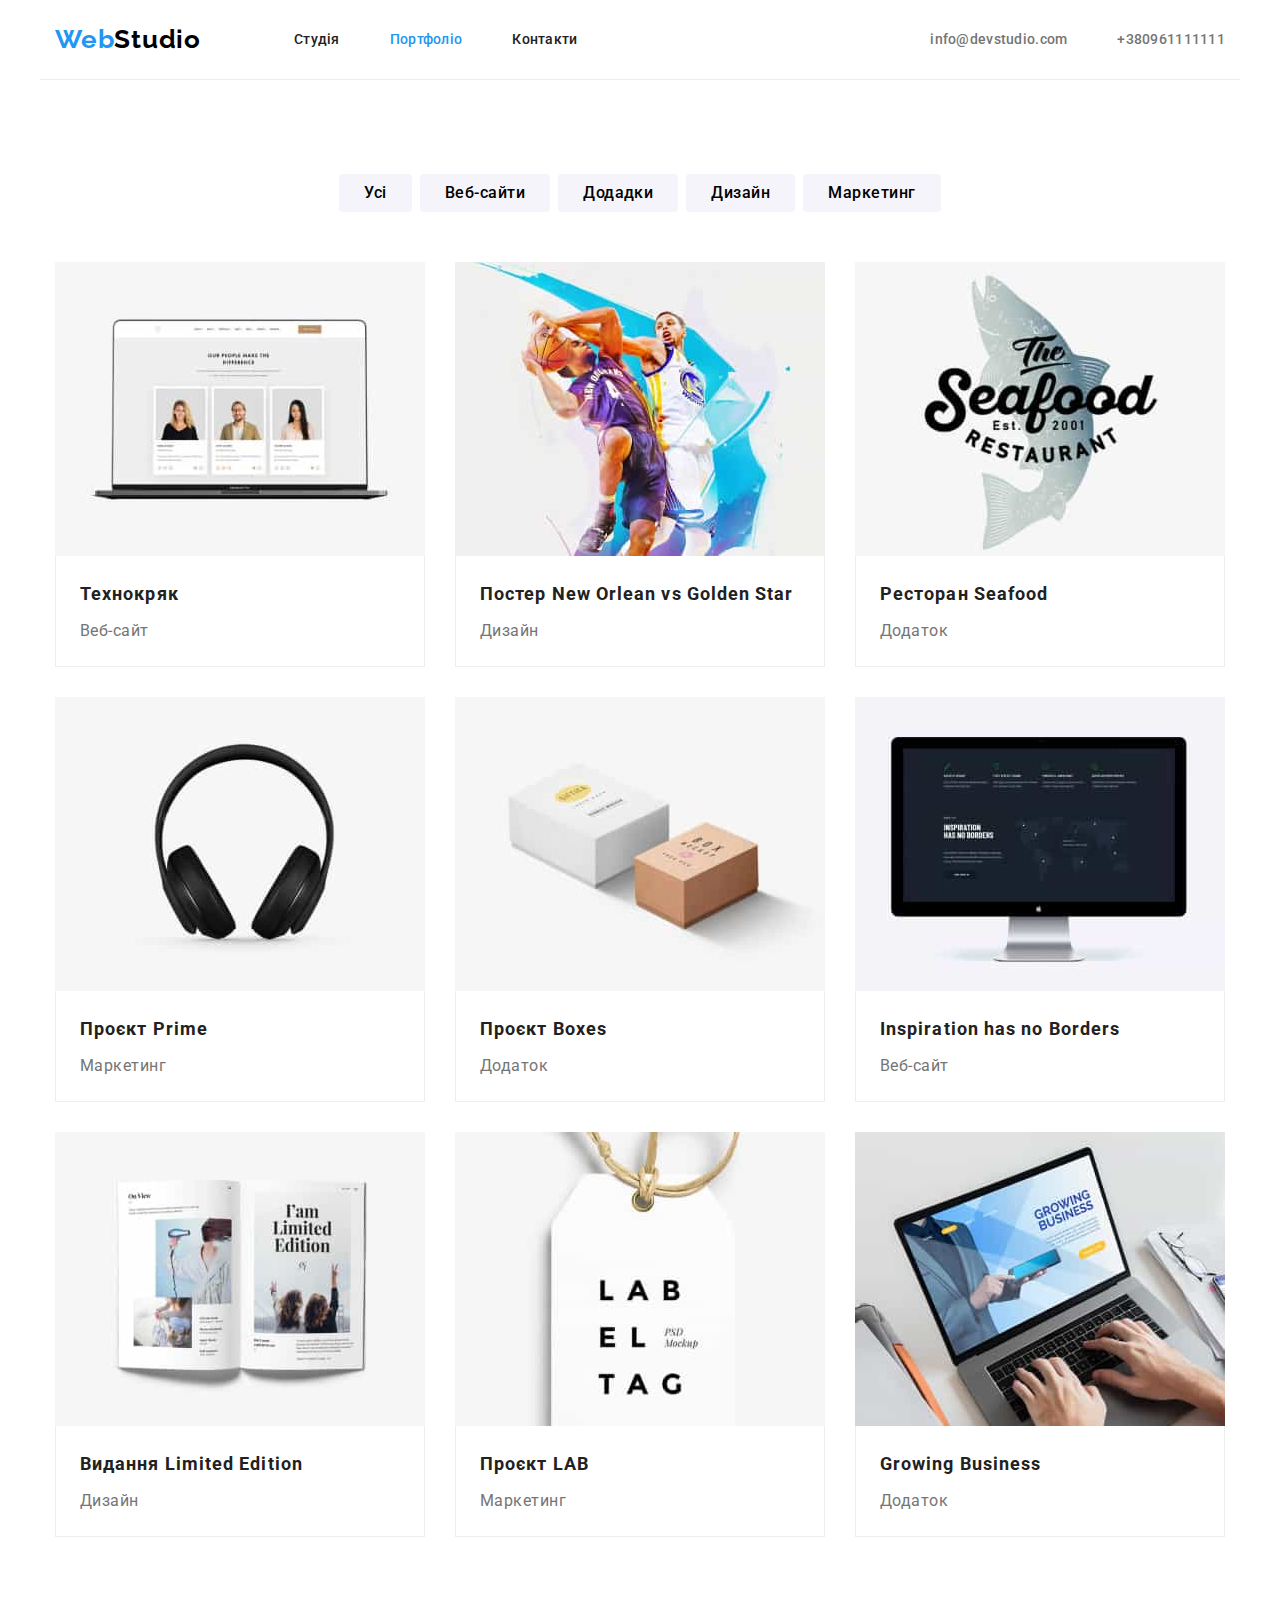
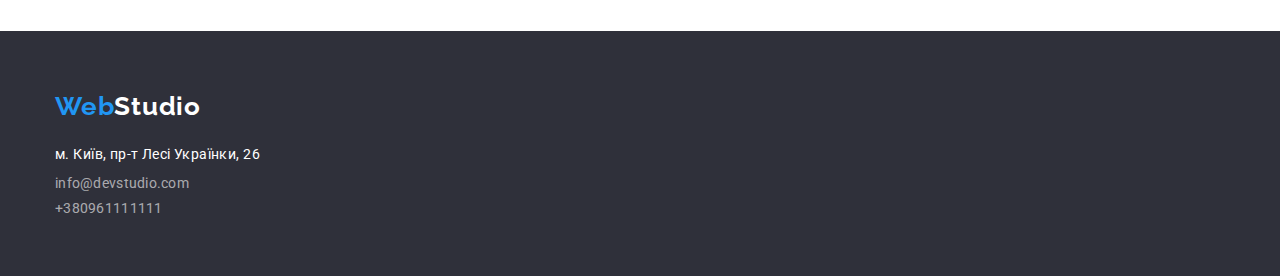
==== portfolio.html @ 3a4ff92e "clone rep" ====
<!DOCTYPE html>
<html lang="en">
<head>
    <meta charset="UTF-8">
    <meta http-equiv="X-UA-Compatible" content="IE=edge">
    <meta name="viewport" content="width=device-width, initial-scale=1.0">
    <title>Webstudio</title>
    <link rel="preconnect" href="https://fonts.googleapis.com">
    <link rel="preconnect" href="https://fonts.gstatic.com" crossorigin>
    <link href="https://fonts.googleapis.com/css2?family=Raleway:wght@700&family=Roboto:wght@400;500;700;900&display=swap" rel="stylesheet">
    <link rel="stylesheet" href="https://cdnjs.cloudflare.com/ajax/libs/modern-normalize/1.1.0/modern-normalize.min.css">
    <link rel="stylesheet" href="./css/styles.css">
</head>
<body>

    <header class="container page-header"> 
        <div class="for-flex">
     <nav class="main-nav">
     
         <a href="./index.html" class="company-name"><span class="web-colour-blue">Web</span><span class="color-studio-head">Studio</span></a>
         
         <ul class="nav-list">
             <li class="item"><a href="./index.html" class="nav-link">Студія</a></li>
             <li class="item"><a href="./portfolio.html" class="nav-link current">Портфоліо</a></li>
             <li class="item"><a href="#" class="nav-link">Контакти</a></li>
         </ul>
     </nav>
     
     <ul class="contact-list">
         <li class="item"><a href="mailto:info@devstudio.com" class="contact-link"> info@devstudio.com</a></li>
         <li class="item"><a href="tel:+380961111111" class="contact-link"> +380961111111</a></li>
     </ul>
     </div>
         </header>
    
<main>
<section class="section">
<div class="container">
<h1 class="visually-hidden">visually-hidden</h1>
<ul class="button-list">
<li class="portfolio-button"><button type="button" class="portfolio-button-style">Усі</button></li>
<li class="portfolio-button"><button type="button" class="portfolio-button-style">Веб-сайти</button></li>
<li class="portfolio-button"><button type="button" class="portfolio-button-style">Додадки</button></li>
<li class="portfolio-button"><button type="button" class="portfolio-button-style">Дизайн</button></li>
<li class="portfolio-button"><button type="button" class="portfolio-button-style">Маркетинг</button></li>
</ul>

<ul class="portfolio-list">
    <li class="portfolio-img"><img src="./images/portfolio-img-1.jpg" alt="Веб-сайт" width="370">
        
        <div class="product-name">
        <h3 class="portfolio-title">Технокряк</h3>
        <p class="portfolio-text">Веб-сайт</p>
        </div>
        </li>
        
        

        <li class="portfolio-img"><img src="./images/portfolio-img-2.jpg" alt="Дизайн" width="370">
            
            <div class="product-name">
                <h3 class="portfolio-title">Постер New Orlean vs Golden Star</h3>
            <p class="portfolio-text">Дизайн</p>
            </div>
        
        </li>
            

            <li class="portfolio-img"><img src="./images/portfolio-img-3.jpg" alt="Додаток" width="370">
                
                <div class="product-name">
                    <h3 class="portfolio-title">Ресторан Seafood</h3>
                <p class="portfolio-text">Додаток</p>
                </div>
            
            </li>
                
                
                <li class="portfolio-img"><img src="./images/portfolio-img-4.jpg" alt="Маркетинг" width="370">
                    
                    <div class="product-name">
                        <h3 class="portfolio-title">Проєкт Prime</h3>
                    <p class="portfolio-text">Маркетинг</p>
                    </div>
                
                </li>
                
                    
                    <li class="portfolio-img"><img src="./images/portfolio-img-5.jpg" alt="Додаток" width="370">
                        
                        <div class="product-name">
                            <h3 class="portfolio-title">Проєкт Boxes</h3>
                        <p class="portfolio-text">Додаток</p>
                        </div>
                    
                    </li>
                    

                        <li class="portfolio-img"><img src="./images/portfolio-img-6.jpg" alt="Веб-сайт" width="370">
                            
                            <div class="product-name">
                                <h3 class="portfolio-title">Inspiration has no Borders</h3>
                            <p class="portfolio-text">Веб-сайт</p>
                            </div>
                        
                        </li>
                        

                            <li class="portfolio-img"><img src="./images/portfolio-img-7.jpg" alt="Дизайн" width="370">
                                
                                <div class="product-name">
                                    <h3 class="portfolio-title">Видання Limited Edition</h3>
                                <p class="portfolio-text">Дизайн</p>
                                </div>
                            
                            </li>
                            
                                
                                <li class="portfolio-img"><img src="./images/portfolio-img-8.jpg" alt="Маркетинг" width="370">
                                    
                                    <div class="product-name">
                                        <h3 class="portfolio-title">Проєкт LAB</h3>
                                    <p class="portfolio-text">Маркетинг</p>
                                    </div>
                                
                                </li>
                                
                                    
                                    <li class="portfolio-img"><img src="./images/portfolio-img-9.jpg" alt="Додаток" width="370">
                                        
                                        <div class="product-name">
                                            <h3 class="portfolio-title">Growing Business</h3>
                                        <p class="portfolio-text">Додаток</p>
                                        </div>
                                    
                                </li>
                                    
</ul>
</div>
</section>

<footer class="footer">
    <div class="container">
        <a href="./index.html" class="company-name-footer"><span class="web-colour-blue">Web</span><span class="color-studio-footer">Studio</span></a>
        <address>
        <ul class="footer-address">
        <li class="link"><a href="https://goo.gl/maps/CPtrU1FHBa2aNyZL9" target="_blank" rel="noopener noreferrer nofollow" class="Map">м. Київ, пр-т Лесі Українки, 26</a></li>
        <li class="link"><a href="mailto:info@devstudio.com" class="footer-contact-link"> info@devstudio.com</a></li>
        <li class="link"><a href="tel:+380961111111" class="footer-contact-link"> +380961111111</a></li>
        </ul>
        </address>
    </div>
        </footer>
</main>
</body>
</html>
---- css/styles.css ----
body {
font-family: 'Roboto', sans-serif;
font-style: normal;
background-color: var(--white);
color: var(--Black21);
font-size: 14px;
}

a {
text-decoration: none;
}

.container{
width: 1200px;
margin: 0 auto;
padding-left: 15px;
padding-right: 15px;
}

:root {--white: #ffffff;}
:root{--Black21: #212121;}
:root{--blue: #2196F3;}
:root{--grey75: #757575;}

ul { 
padding: 0;
margin: 0;
list-style: none; }


.page-header {
border-bottom: 1px solid #ECECEC;
}

img {
    display: block;
}

.for-flex {
display: flex;
justify-content: space-between;
align-items: center;
}

.company-name{
padding-top: 24px;
padding-bottom: 24px;
}
.nav-list{
display: flex;
align-items: center;
margin-left: 93px;
}
.nav-list .item + .item{
margin-left: 50px;
}

.main-nav{
display: flex;
}

.contact-list{
display: flex;
}
.contact-list .item + .item {
margin-left: 50px;
}

.section{
    padding-top: 94px;
    padding-bottom: 94px;
}




.web-colour-blue {
    color: var(--blue);
}

.color-studio-head { 
color: #000000
}

.company-name {
font-family: 'Raleway';
font-style: normal;
font-weight: 700;
font-size: 26px;
line-height: calc(31/26);
letter-spacing: 0.03em;
 }


.nav-link{
font-weight: 500;
line-height: calc(16/14);
letter-spacing: 0.02em;
color: var(--Black21);
padding-top: 32px;
padding-bottom: 32px;
}
    
.nav-list .nav-link:focus { 
color: var(--blue);
}

.nav-list .nav-link:hover {
color: var(--blue);
}

.nav-link:visited{
color: var(--Black21);
}

.contact-link{
font-weight: 500;
line-height: calc(16/14);
letter-spacing: 0.02em;   
color: var(--grey75);
}

.contact-link:hover{ 
color: var(--blue);
}

.contact-link:focus{ 
color: var(--blue);
}
    
a.nav-link.current{
color: var(--blue);
}

.banner{ 
background: #2F303A;
padding-top: 200px;
padding-bottom: 200px;
}

.banner-text{
width: 696px;
font-weight: 900;
font-size: 44px;
line-height: calc(60/44);
letter-spacing: 0.06em;
text-transform: uppercase;
color: var(--white);
margin-top: 0px;
margin-bottom: 0px;
text-align: center;
margin: auto;
}

.banner-button{
font-family: inherit;
font-weight: 700;
font-size: 16px;
line-height: calc(30/16);
color: var(--white);
background: var(--blue);
box-shadow: 0px 4px 4px rgba(0, 0, 0, 0.15);
border-radius: 4px;
cursor: pointer;
margin-top: 30px;
letter-spacing: 0.06em;
margin-left: auto;
margin-right: auto;
display: block;
padding: 10px 32px 10px 32px;
}

.banner-button :focus{
visibility: hidden;
}

.banner-button :active{
visibility: hidden;
}

.visually-hidden {
position: absolute;
white-space: nowrap;
width: 1px;
height: 1px;
overflow: hidden;
border: 0;
padding: 0;
clip: rect(0 0 0 0);
clip-path: inset(50%);
margin: -1px;
}
.about-title{
font-size: 14px;
line-height: calc(16/14);
letter-spacing: 0.03em;
text-transform: uppercase;
margin: 0 auto;

}
.about-descr{ 
line-height: calc(24/14);  
letter-spacing: 0.03em;
color: var(--grey75);
margin: 0 auto;
margin-top: 10px;
}

.about-list {
display: flex;
}

.about-list .about-item + .about-item{
margin-left: 30px;
}

.about-list {
    justify-content: space-between;
}

.section-work{
padding-bottom: 94px;
}

.work-title{ 
font-size: 36px;
line-height: calc(42/36);
letter-spacing: 0.03em;
margin-top: 0px;
margin-bottom: 0px;
text-align: center;
margin-bottom: 50px;
}

.work-list{
display: flex;
justify-content: space-between;
}

.work-list .item + .item{
margin-left: 30px;
}

.team{
background: #F5F4FA;
}

.team-title{ 
font-size: 36px;
line-height: calc(42/36);
letter-spacing: 0.03em;
margin-top: 0px;
text-align: center;
margin-bottom: 50px;
}

.employee-card{
background-color: var(--white);
}

.employee-information{
padding-top: 30px;
padding-bottom: 30px;
border-radius: 0px 0px 4px 4px;
box-shadow: 0px 1px 3px rgba(0, 0, 0, 0.12), 0px 1px 1px rgba(0, 0, 0, 0.14), 0px 2px 1px rgba(0, 0, 0, 0.2);
}

.employee-title{ 
font-size: 36px;
line-height: calc(42/36);
letter-spacing: 0.03em;
}
.employee-name{
font-weight: 500;
font-size: 16px;
line-height: calc(19/16);
text-align: center;
letter-spacing: 0.03em;
margin: 0 auto;
}
.employee-position{ 
font-size: 16px;
line-height: calc(19/16);
text-align: center;
letter-spacing: 0.03em;
color: var(--grey75);
margin: 0 auto;
margin-top: 10px;
}

.team-list{
display: flex;
justify-content: space-between;
}

.team-list .employee-card + .employee-card{
margin-left: 30px;
}

.Map{
font-style: normal;
line-height: calc(24/14);
letter-spacing: 0.03em;
color: var(--white);
}

.color-studio-footer{ 
color: var(--white);
}

.footer{
background: #2F303A;
padding-top: 60px;
padding-bottom: 60px;
}

.company-name-footer {
font-family: 'Raleway';
font-style: normal;
font-weight: 700;
font-size: 26px;
line-height: calc(31/26);
letter-spacing: 0.03em;
padding: 0px;
}

.footer-contact-link{
font-style: normal;
line-height: calc(16/14);
letter-spacing: 0.02em;   
color:rgba(255, 255, 255, 0.6);
}

.footer-contact-link:hover{ 
color: var(--blue);
}
    
.footer-contact-link:focus{ 
color: var(--blue);
}

.footer-address{
margin-top: 20px;
}

.footer-address .link + .link {
margin-top: 9px;
}


.portfolio-button-style {
border: none;
font-family: inherit;
font-weight: 500;
font-size: 16px;
line-height: calc(26/16);
text-align: center;
letter-spacing: 0.03em;
background: #F5F4FA;
border-radius: 4px;
cursor: pointer;
padding: 6px 25px;
}

.button-list .portfolio-button :focus {
color: var(--white);
background: var(--blue);
}
.button-list .portfolio-button :hover {
color: var(--white);
background: var(--blue);
}
.button-list .portfolio-button :active{
color: var(--white);
background: var(--blue);
}

.portfolio-title{
font-size: 18px;
line-height: calc(36/18);
letter-spacing: 0.06em;
margin: 0 auto;
margin-bottom: 4px;
}
.portfolio-text{
font-size: 16px;
line-height: calc(30/16);
letter-spacing: 0.03em; 
color: var(--grey75);
margin: 0 auto;
}

.product-name{
padding: 20px 24px 20px 24px;
border: 1px solid #EEEEEE;
border-top: none;
}

.button-list {
display: flex;
justify-content: center;
margin-bottom: 50px;
}

.portfolio-list{
display: flex;
flex-wrap: wrap;
gap: 30px;
}

.button-list .portfolio-button + .portfolio-button{
margin-left: 8px;
}

a.header-current.current{
color: var(--blue)}
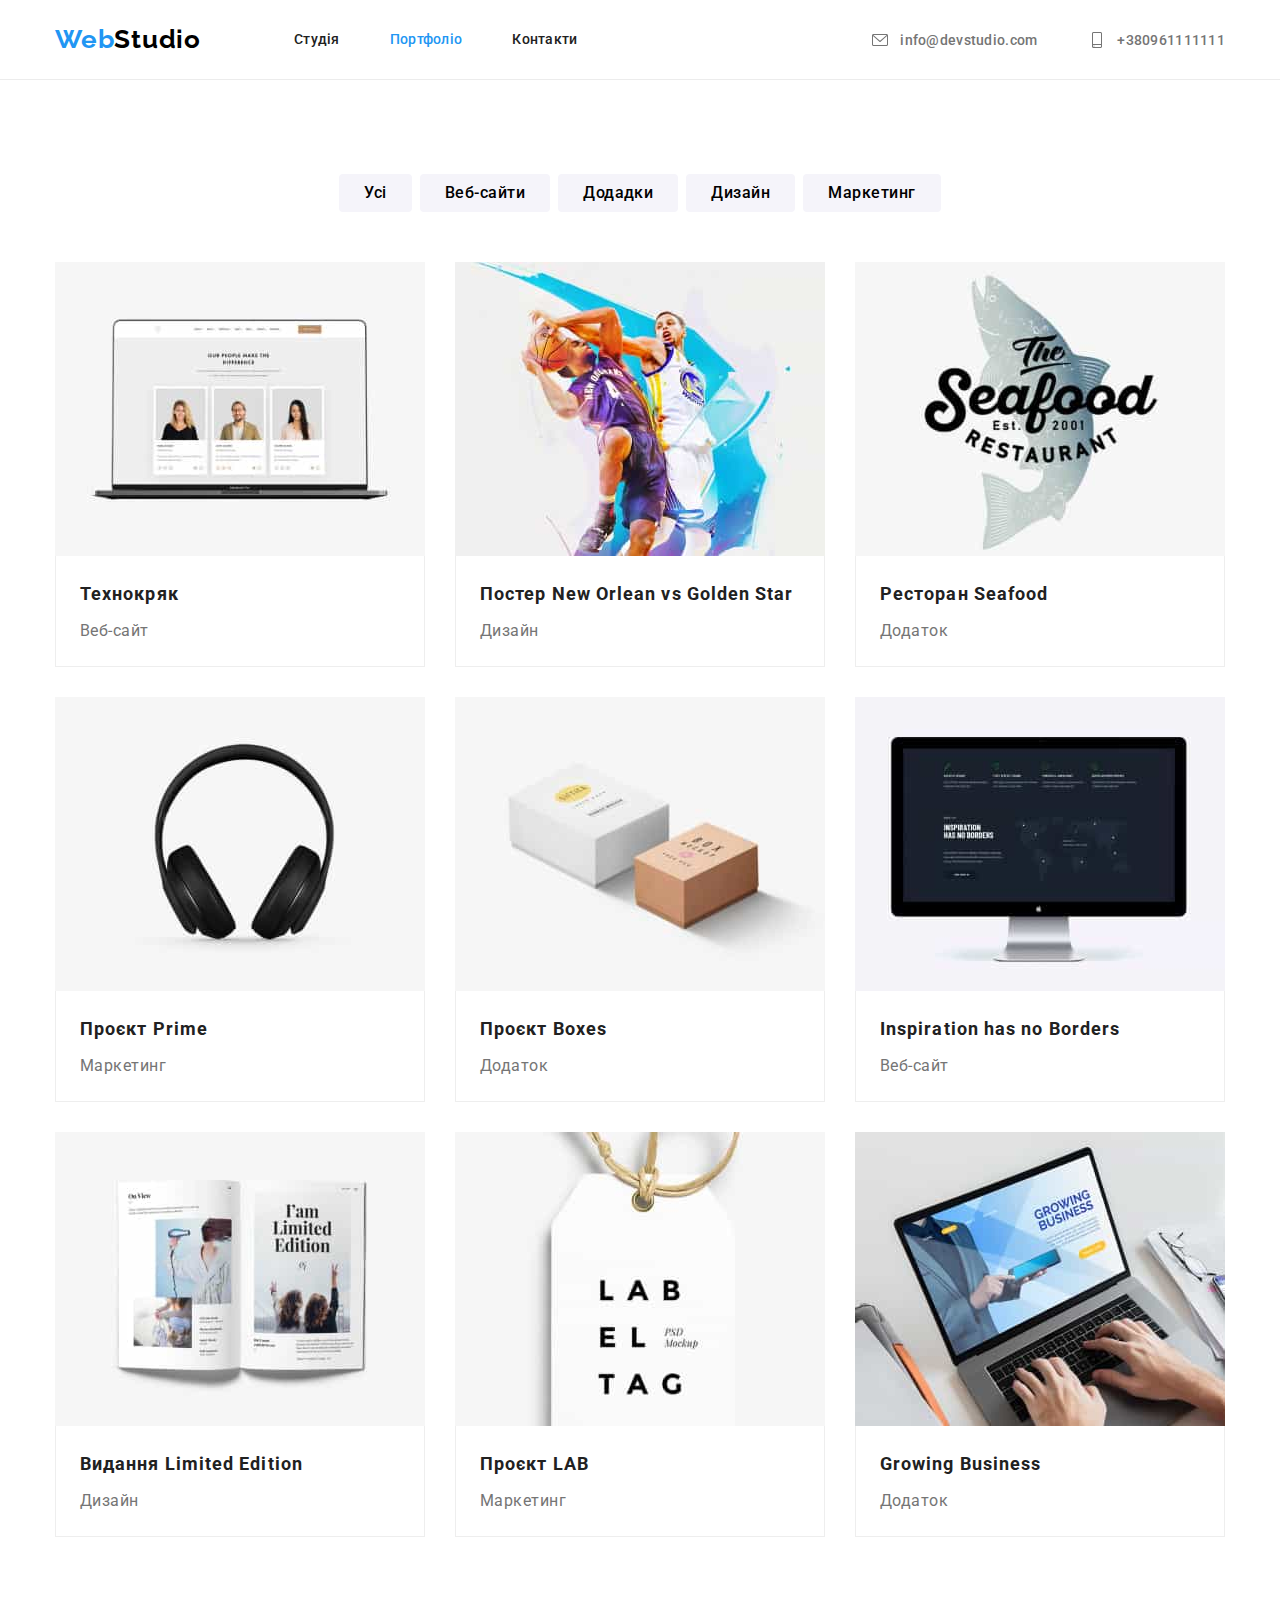
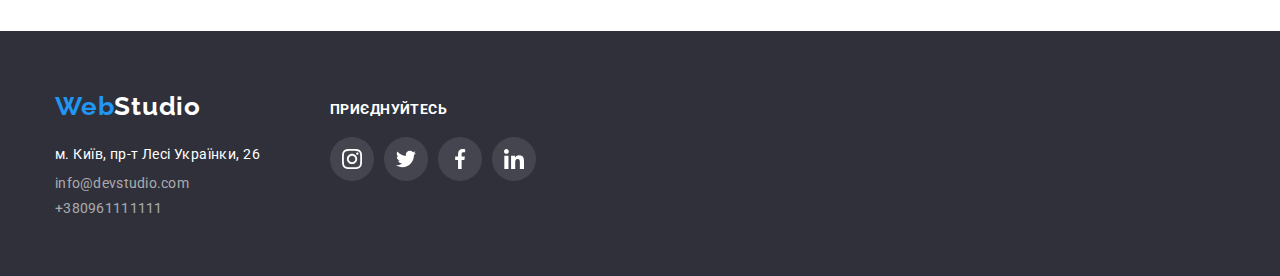
==== commit 04d92ea2: "done" ====
--- a/portfolio.html
+++ b/portfolio.html
@@ -13,25 +13,37 @@
 </head>
 <body>
 
-    <header class="container page-header"> 
-        <div class="for-flex">
-     <nav class="main-nav">
-     
-         <a href="./index.html" class="company-name"><span class="web-colour-blue">Web</span><span class="color-studio-head">Studio</span></a>
-         
-         <ul class="nav-list">
-             <li class="item"><a href="./index.html" class="nav-link">Студія</a></li>
-             <li class="item"><a href="./portfolio.html" class="nav-link current">Портфоліо</a></li>
-             <li class="item"><a href="#" class="nav-link">Контакти</a></li>
-         </ul>
-     </nav>
-     
-     <ul class="contact-list">
-         <li class="item"><a href="mailto:info@devstudio.com" class="contact-link"> info@devstudio.com</a></li>
-         <li class="item"><a href="tel:+380961111111" class="contact-link"> +380961111111</a></li>
-     </ul>
-     </div>
-         </header>
+    <header class="page-header"> 
+        <div class="container for-flex">
+    <nav class="main-nav">
+        
+        <a href="./index.html" class="company-name"><span class="web-colour-blue">Web</span><span class="color-studio-head">Studio</span></a>
+        
+        <ul class="nav-list">
+            <li class="item"><a href="./index.html" class="nav-link">Студія</a></li>
+            <li class="item"><a href="./portfolio.html" class="nav-link current">Портфоліо</a></li>
+            <li class="item"><a href="#" class="nav-link">Контакти</a></li>
+        </ul>
+    </nav>
+    <ul class="contact-list">
+        <li class="item">
+                <a href="mailto:info@devstudio.com" class="contact-link">
+                    <svg class="icon-contact">
+                        <use href="./images/icons.svg#icon-mail"></use></svg>
+                        <span>info@devstudio.com</span>
+                    </a>
+                </li>
+                
+        <li class="item">
+            <a href="tel:+380961111111" class="contact-link">
+                <svg class="icon-contact">
+                    <use href="./images/icons.svg#icon-phone"></use></svg>
+                    <span>+380961111111</span>
+                </a>   
+        </li>
+    </ul>
+    </div>
+        </header>
     
 <main>
 <section class="section">
@@ -46,46 +58,51 @@
 </ul>
 
 <ul class="portfolio-list">
-    <li class="portfolio-img"><img src="./images/portfolio-img-1.jpg" alt="Веб-сайт" width="370">
-        
-        <div class="product-name">
-        <h3 class="portfolio-title">Технокряк</h3>
-        <p class="portfolio-text">Веб-сайт</p>
-        </div>
-        </li>
-        
-        
-
-        <li class="portfolio-img"><img src="./images/portfolio-img-2.jpg" alt="Дизайн" width="370">
+    <div class="portfolio-shadow">
+        <li class="portfolio-img"><img src="./images/portfolio-img-1.jpg" alt="Веб-сайт" width="370">
+        
+            <div class="product-name">
+            <h3 class="portfolio-title">Технокряк</h3>
+            <p class="portfolio-text">Веб-сайт</p>
+            </div>
+            </li>
+    </div>
+    
+        
+        
+<div class="portfolio-shadow"><li class="portfolio-img"><img src="./images/portfolio-img-2.jpg" alt="Дизайн" width="370">
             
-            <div class="product-name">
-                <h3 class="portfolio-title">Постер New Orlean vs Golden Star</h3>
-            <p class="portfolio-text">Дизайн</p>
-            </div>
-        
-        </li>
+    <div class="product-name">
+        <h3 class="portfolio-title">Постер New Orlean vs Golden Star</h3>
+    <p class="portfolio-text">Дизайн</p>
+    </div>
+
+</li></div>
+        
             
-
-            <li class="portfolio-img"><img src="./images/portfolio-img-3.jpg" alt="Додаток" width="370">
+<div class="portfolio-shadow">
+    <li class="portfolio-img"><img src="./images/portfolio-img-3.jpg" alt="Додаток" width="370">
                 
-                <div class="product-name">
-                    <h3 class="portfolio-title">Ресторан Seafood</h3>
-                <p class="portfolio-text">Додаток</p>
-                </div>
-            
-            </li>
-                
-                
-                <li class="portfolio-img"><img src="./images/portfolio-img-4.jpg" alt="Маркетинг" width="370">
+    <div class="product-name">
+        <h3 class="portfolio-title">Ресторан Seafood</h3>
+    <p class="portfolio-text">Додаток</p>
+    </div>
+
+</li></div>
+           
+<div class="portfolio-shadow">
+    <li class="portfolio-img"><img src="./images/portfolio-img-4.jpg" alt="Маркетинг" width="370">
                     
-                    <div class="product-name">
-                        <h3 class="portfolio-title">Проєкт Prime</h3>
-                    <p class="portfolio-text">Маркетинг</p>
-                    </div>
-                
-                </li>
-                
-                    
+    <div class="product-name">
+        <h3 class="portfolio-title">Проєкт Prime</h3>
+    <p class="portfolio-text">Маркетинг</p>
+    </div>
+
+</li>
+</div>
+
+
+                <div class="portfolio-shadow">
                     <li class="portfolio-img"><img src="./images/portfolio-img-5.jpg" alt="Додаток" width="370">
                         
                         <div class="product-name">
@@ -93,47 +110,58 @@
                         <p class="portfolio-text">Додаток</p>
                         </div>
                     
-                    </li>
+                    </li>   
+                </div>
                     
-
-                        <li class="portfolio-img"><img src="./images/portfolio-img-6.jpg" alt="Веб-сайт" width="370">
+<div class="portfolio-shadow">
+
+    <li class="portfolio-img"><img src="./images/portfolio-img-6.jpg" alt="Веб-сайт" width="370">
                             
-                            <div class="product-name">
-                                <h3 class="portfolio-title">Inspiration has no Borders</h3>
-                            <p class="portfolio-text">Веб-сайт</p>
-                            </div>
+        <div class="product-name">
+            <h3 class="portfolio-title">Inspiration has no Borders</h3>
+        <p class="portfolio-text">Веб-сайт</p>
+        </div>
+    
+    </li>
+
+</div>
+
+<div class="portfolio-shadow">
+
+    <li class="portfolio-img"><img src="./images/portfolio-img-7.jpg" alt="Дизайн" width="370">
+                                
+        <div class="product-name">
+            <h3 class="portfolio-title">Видання Limited Edition</h3>
+        <p class="portfolio-text">Дизайн</p>
+        </div>
+    
+    </li>
+
+</div>
                         
-                        </li>
-                        
-
-                            <li class="portfolio-img"><img src="./images/portfolio-img-7.jpg" alt="Дизайн" width="370">
+
+                            
+<div class="portfolio-shadow">
+ <li class="portfolio-img"><img src="./images/portfolio-img-8.jpg" alt="Маркетинг" width="370">
+                                    
+<div class="product-name">
+<h3 class="portfolio-title">Проєкт LAB</h3>
+<p class="portfolio-text">Маркетинг</p>
+</div>
                                 
-                                <div class="product-name">
-                                    <h3 class="portfolio-title">Видання Limited Edition</h3>
-                                <p class="portfolio-text">Дизайн</p>
-                                </div>
-                            
-                            </li>
-                            
+</li>
+</div>
                                 
-                                <li class="portfolio-img"><img src="./images/portfolio-img-8.jpg" alt="Маркетинг" width="370">
-                                    
-                                    <div class="product-name">
-                                        <h3 class="portfolio-title">Проєкт LAB</h3>
-                                    <p class="portfolio-text">Маркетинг</p>
-                                    </div>
-                                
-                                </li>
-                                
-                                    
-                                    <li class="portfolio-img"><img src="./images/portfolio-img-9.jpg" alt="Додаток" width="370">
+<div class="portfolio-shadow">
+
+    <li class="portfolio-img"><img src="./images/portfolio-img-9.jpg" alt="Додаток" width="370">
                                         
-                                        <div class="product-name">
-                                            <h3 class="portfolio-title">Growing Business</h3>
-                                        <p class="portfolio-text">Додаток</p>
-                                        </div>
-                                    
-                                </li>
+        <div class="product-name">
+            <h3 class="portfolio-title">Growing Business</h3>
+        <p class="portfolio-text">Додаток</p>
+        </div>   
+</li>
+</div>
                                     
 </ul>
 </div>
@@ -141,14 +169,30 @@
 
 <footer class="footer">
     <div class="container">
-        <a href="./index.html" class="company-name-footer"><span class="web-colour-blue">Web</span><span class="color-studio-footer">Studio</span></a>
-        <address>
-        <ul class="footer-address">
-        <li class="link"><a href="https://goo.gl/maps/CPtrU1FHBa2aNyZL9" target="_blank" rel="noopener noreferrer nofollow" class="Map">м. Київ, пр-т Лесі Українки, 26</a></li>
-        <li class="link"><a href="mailto:info@devstudio.com" class="footer-contact-link"> info@devstudio.com</a></li>
-        <li class="link"><a href="tel:+380961111111" class="footer-contact-link"> +380961111111</a></li>
-        </ul>
-        </address>
+        <div class="for-footer-flex">
+    <div>
+            <a href="./index.html" class="company-name-footer"><span class="web-colour-blue">Web</span><span class="color-studio-footer">Studio</span></a>
+            <address>
+                <ul class="footer-address">
+                    <li class="link"><a href="https://goo.gl/maps/CPtrU1FHBa2aNyZL9" target="_blank" rel="noopener noreferrer nofollow" class="Map">м. Київ, пр-т Лесі Українки, 26</a></li>
+                    <li class="link"><a href="mailto:info@devstudio.com" class="footer-contact-link"> info@devstudio.com</a></li>
+                    <li class="link"><a href="tel:+380961111111" class="footer-contact-link"> +380961111111</a></li>
+                </ul>
+            </address>
+        </div>
+            <div class="container-social-list-footer">
+                <p class="contact-us">
+                    ПРИЄДНУЙТЕСЬ
+                </p>
+                <ul class="social-list-footer">
+                    <li><a class="social-item-footer" href="#"><svg class="icon-social-footer"><use href="./images/icons.svg#icon-instagram"></use></svg></a></li>
+                    <li><a class="social-item-footer" href="#"><svg class="icon-social-footer"><use href="./images/icons.svg#icon-twitter"></use></svg></a></li>
+                    <li><a class="social-item-footer" href="#"><svg class="icon-social-footer"><use href="./images/icons.svg#icon-facebook"></use></svg></a></li>
+                    <li><a class="social-item-footer" href="#"><svg class="icon-social-footer"><use href="./images/icons.svg#icon-linkedin"></use></svg></a></li>
+                </ul>
+                
+            </div>
+        </div>
     </div>
         </footer>
 </main>
--- a/css/styles.css
+++ b/css/styles.css
@@ -114,14 +114,22 @@
 }
 
 .contact-link{
+    gap: 10px;
+display: flex;
+align-items: center;
 font-weight: 500;
 line-height: calc(16/14);
 letter-spacing: 0.02em;   
 color: var(--grey75);
 }
 
-.contact-link:hover{ 
+.contact-link:hover { 
+fill: var(--blue);
 color: var(--blue);
+}
+
+.contact-link:hover .icon-contact{ 
+fill: var(--blue);
 }
 
 .contact-link:focus{ 
@@ -132,10 +140,31 @@
 color: var(--blue);
 }
 
-.banner{ 
-background: #2F303A;
+.icon-contact{
+width: 20px;
+height: 16px;
+fill: #757575;
+}
+
+.icon-mail:hover{
+fill: var(--blue);
+}
+
+
+
+
+.banner{
+background: #C4C4C4;
 padding-top: 200px;
 padding-bottom: 200px;
+max-width: 1600px;
+height: 600px;
+margin-left: auto;
+margin-right: auto;
+background-image: linear-gradient(to right ,rgba(47, 48, 58, 0.4), rgba(47, 48, 58, 0.4)), url(../images/banner-photo.jpg);
+background-position: center;
+background-size: cover;
+background-repeat: no-repeat;
 }
 
 .banner-text{
@@ -208,14 +237,54 @@
 
 .about-list {
 display: flex;
+justify-content: space-between;
 }
 
 .about-list .about-item + .about-item{
 margin-left: 30px;
 }
 
-.about-list {
-    justify-content: space-between;
+/*.about-item::before{
+   display: block;
+    content: "";
+    width: 270px;
+    height: 120px;
+    background: #F5F4FA;
+    border-radius: 4px;
+background-repeat: no-repeat;
+background-position: center;
+margin-bottom: 30px;
+}
+
+.icon-antenna::before{
+    background-image: url(../images/antenna.png);
+}
+
+.icon-clock::before{
+    background-image: url(../images/clock.png);
+    
+}
+
+.icon-diagram::before{
+    background-image: url(../images/diagram.png);
+}
+
+.icon-astronaut::before{
+    background-image: url(../images/astronaut.png);
+}*/
+.icon-about{
+    width: 70px;
+    height: 70px;   
+}
+
+
+.container-about{
+    margin-bottom: 30px;
+    background: #F5F4FA;
+    border-radius: 4px;
+    padding: 25px 100px;
+width: 270px;
+height: 120px;
 }
 
 .section-work{
@@ -260,7 +329,7 @@
 
 .employee-information{
 padding-top: 30px;
-padding-bottom: 30px;
+/*padding-bottom: 30px;*/
 border-radius: 0px 0px 4px 4px;
 box-shadow: 0px 1px 3px rgba(0, 0, 0, 0.12), 0px 1px 1px rgba(0, 0, 0, 0.14), 0px 2px 1px rgba(0, 0, 0, 0.2);
 }
@@ -295,6 +364,89 @@
 
 .team-list .employee-card + .employee-card{
 margin-left: 30px;
+}
+
+.social-list{
+    display: flex;
+    justify-content: space-between;
+    padding: 16px 32px 30px 32px;
+}
+
+.social-item{
+    display: block;
+    align-items: center;
+height: 44px;
+width: 44px;
+padding: 12px 12px;
+border-radius: 50%;
+}
+
+.social-item:hover .icon-social{
+fill: var(--white);
+}
+
+.social-item:hover{
+    background-color: var(--blue);
+}
+
+.icon-social{
+height: 20px;
+width: 20px;
+fill: #AFB1B8;}
+
+.icon-social:hover{
+fill: var(--white);
+}
+
+
+.clients-section{
+padding-top: 94px ;
+padding-bottom: 94px;
+}
+
+
+.clients-title{
+    font-size: 36px;
+    line-height: calc(42/36);
+    letter-spacing: 0.03em;
+    margin-top: 0px;
+    text-align: center;
+    margin-bottom: 50px;
+}
+
+.clients-list{
+display: flex;
+justify-content: space-between;
+}
+
+.icon-clients{
+
+width: 106px;
+height: 60px;
+}
+
+.clients-item{
+display: flex;
+justify-content: center;
+align-items: center;
+height: 92px;
+width: 170px;
+border: 1px solid #AFB1B8;
+border-radius: 4px;
+}
+
+.icon-clients{
+    fill: var(--grey75);
+}
+
+.clients-item:hover{
+fill: var(--blue);
+border-color: var(--blue);
+cursor: pointer;
+}
+
+.clients-item:hover .icon-clients{
+fill: var(--blue);
 }
 
 .Map{
@@ -322,6 +474,7 @@
 line-height: calc(31/26);
 letter-spacing: 0.03em;
 padding: 0px;
+margin: 0px;
 }
 
 .footer-contact-link{
@@ -346,6 +499,65 @@
 .footer-address .link + .link {
 margin-top: 9px;
 }
+
+.for-footer-flex{
+display: flex;
+}
+
+.container-social-list-footer{
+margin-top: 10px;
+margin-left: 70px;
+}
+
+.social-list-footer{
+display: flex; 
+gap: 10px;
+}
+
+.social-list-footer .social-item-footer + .social-item-footer{
+margin-left: 10px;
+}
+
+.social-item-footer{
+    
+    display: block;
+    line-height: 0;
+margin: 0px;
+height: 44px;
+width: 44px;
+padding: 12px 12px;
+border-radius: 50%;
+background: rgba(255, 255, 255, 0.1);
+}
+
+.social-item-footer:hover {
+    fill: var(--white);
+background-color: var(--blue);
+}
+
+.icon-social-footer{
+height: 20px;
+width: 20px;
+fill: var(--white);}
+
+.icon-social-footer:hover{
+fill: var(--white);
+}
+
+.contact-us{
+margin: 0px;
+margin-bottom: 20px;
+font-family: 'Roboto';
+font-style: normal;
+font-weight: 700;
+font-size: 14px;
+line-height: 16px;
+letter-spacing: 0.03em;
+text-transform: uppercase;
+color: #FFFFFF;
+}
+
+
 
 
 .portfolio-button-style {
@@ -363,14 +575,17 @@
 }
 
 .button-list .portfolio-button :focus {
+box-shadow: 0px 3px 1px rgba(0, 0, 0, 0.1), 0px 1px 2px rgba(0, 0, 0, 0.08), 0px 2px 2px rgba(0, 0, 0, 0.12);
 color: var(--white);
 background: var(--blue);
 }
 .button-list .portfolio-button :hover {
+box-shadow: 0px 3px 1px rgba(0, 0, 0, 0.1), 0px 1px 2px rgba(0, 0, 0, 0.08), 0px 2px 2px rgba(0, 0, 0, 0.12);
 color: var(--white);
 background: var(--blue);
 }
 .button-list .portfolio-button :active{
+box-shadow: 0px 3px 1px rgba(0, 0, 0, 0.1), 0px 1px 2px rgba(0, 0, 0, 0.08), 0px 2px 2px rgba(0, 0, 0, 0.12);
 color: var(--white);
 background: var(--blue);
 }
@@ -408,6 +623,14 @@
 gap: 30px;
 }
 
+.portfolio-shadow:hover{
+    box-shadow: 0px 1px 1px rgba(0, 0, 0, 0.12), 0px 4px 4px rgba(0, 0, 0, 0.06), 1px 4px 6px rgba(0, 0, 0, 0.16);
+}
+
+.portfolio-shadow:focus{
+    box-shadow: 0px 1px 1px rgba(0, 0, 0, 0.12), 0px 4px 4px rgba(0, 0, 0, 0.06), 1px 4px 6px rgba(0, 0, 0, 0.16);
+}
+
 .button-list .portfolio-button + .portfolio-button{
 margin-left: 8px;
 }
